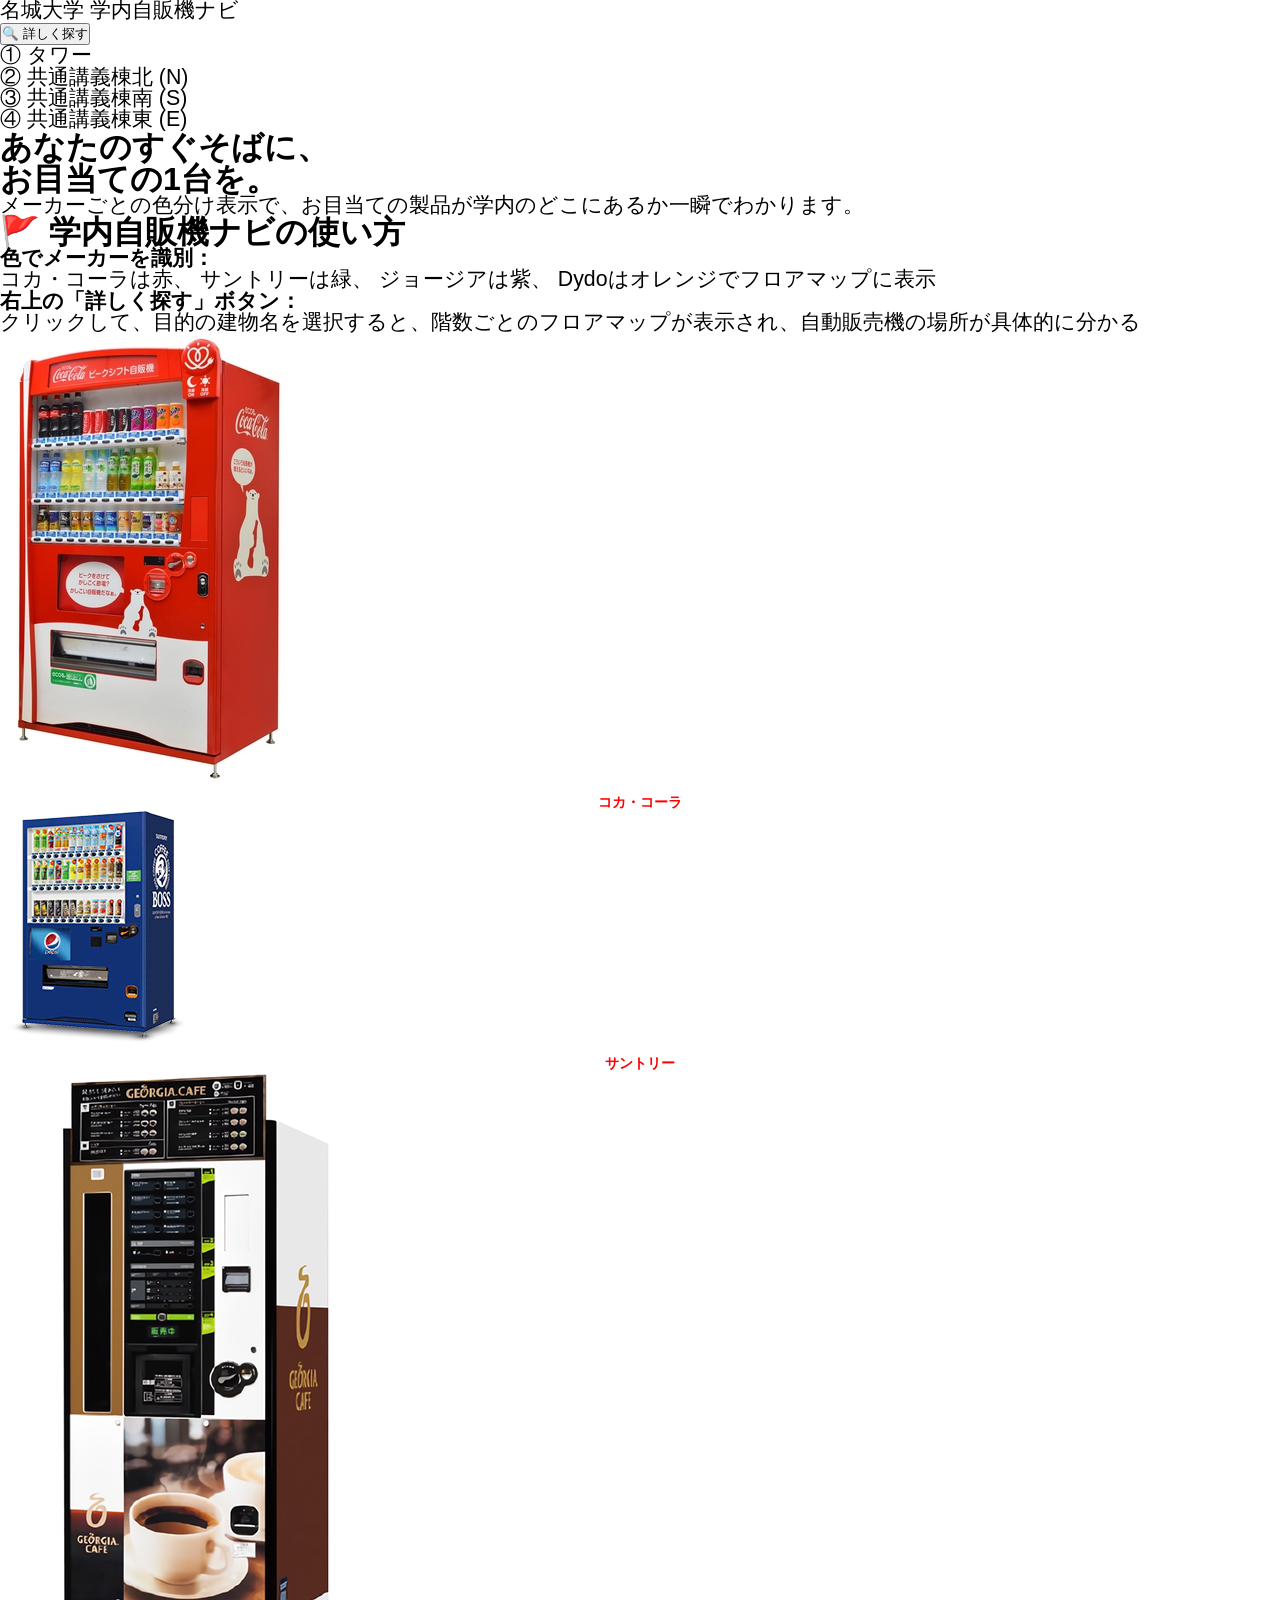
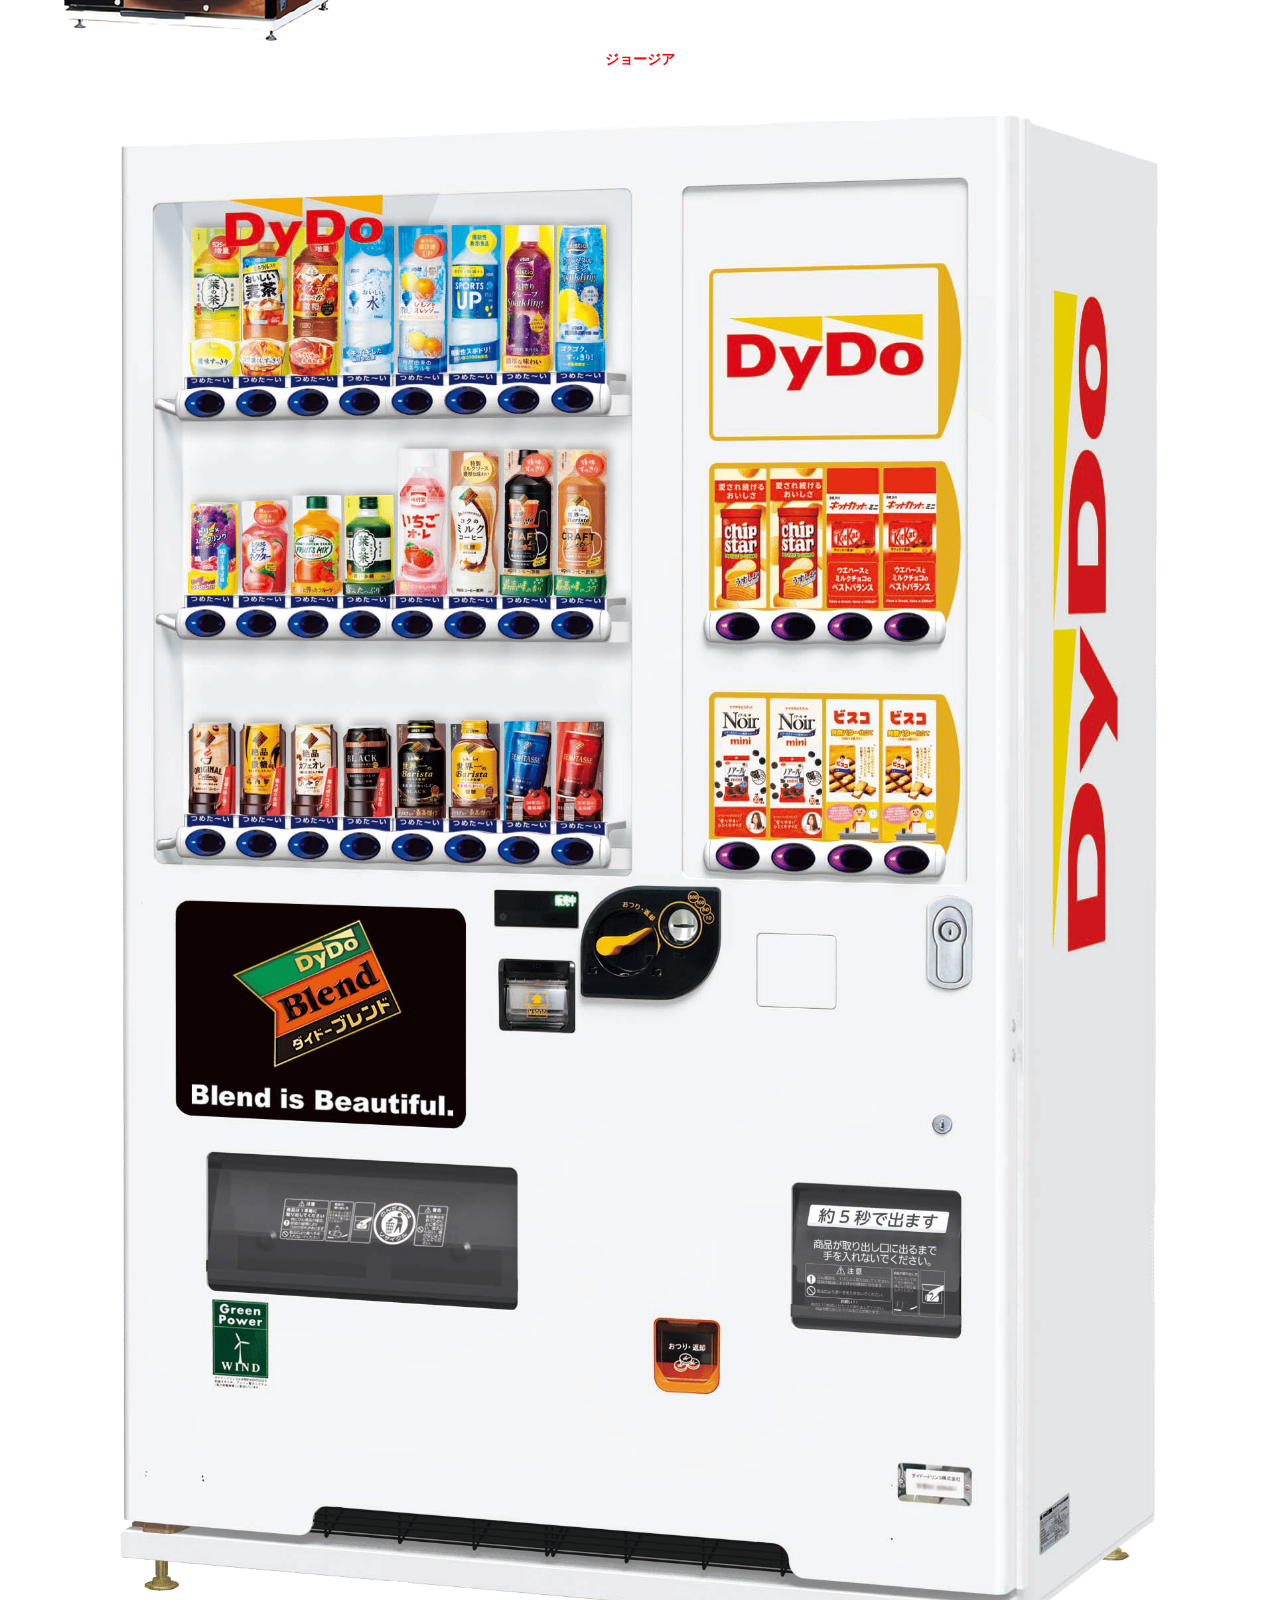
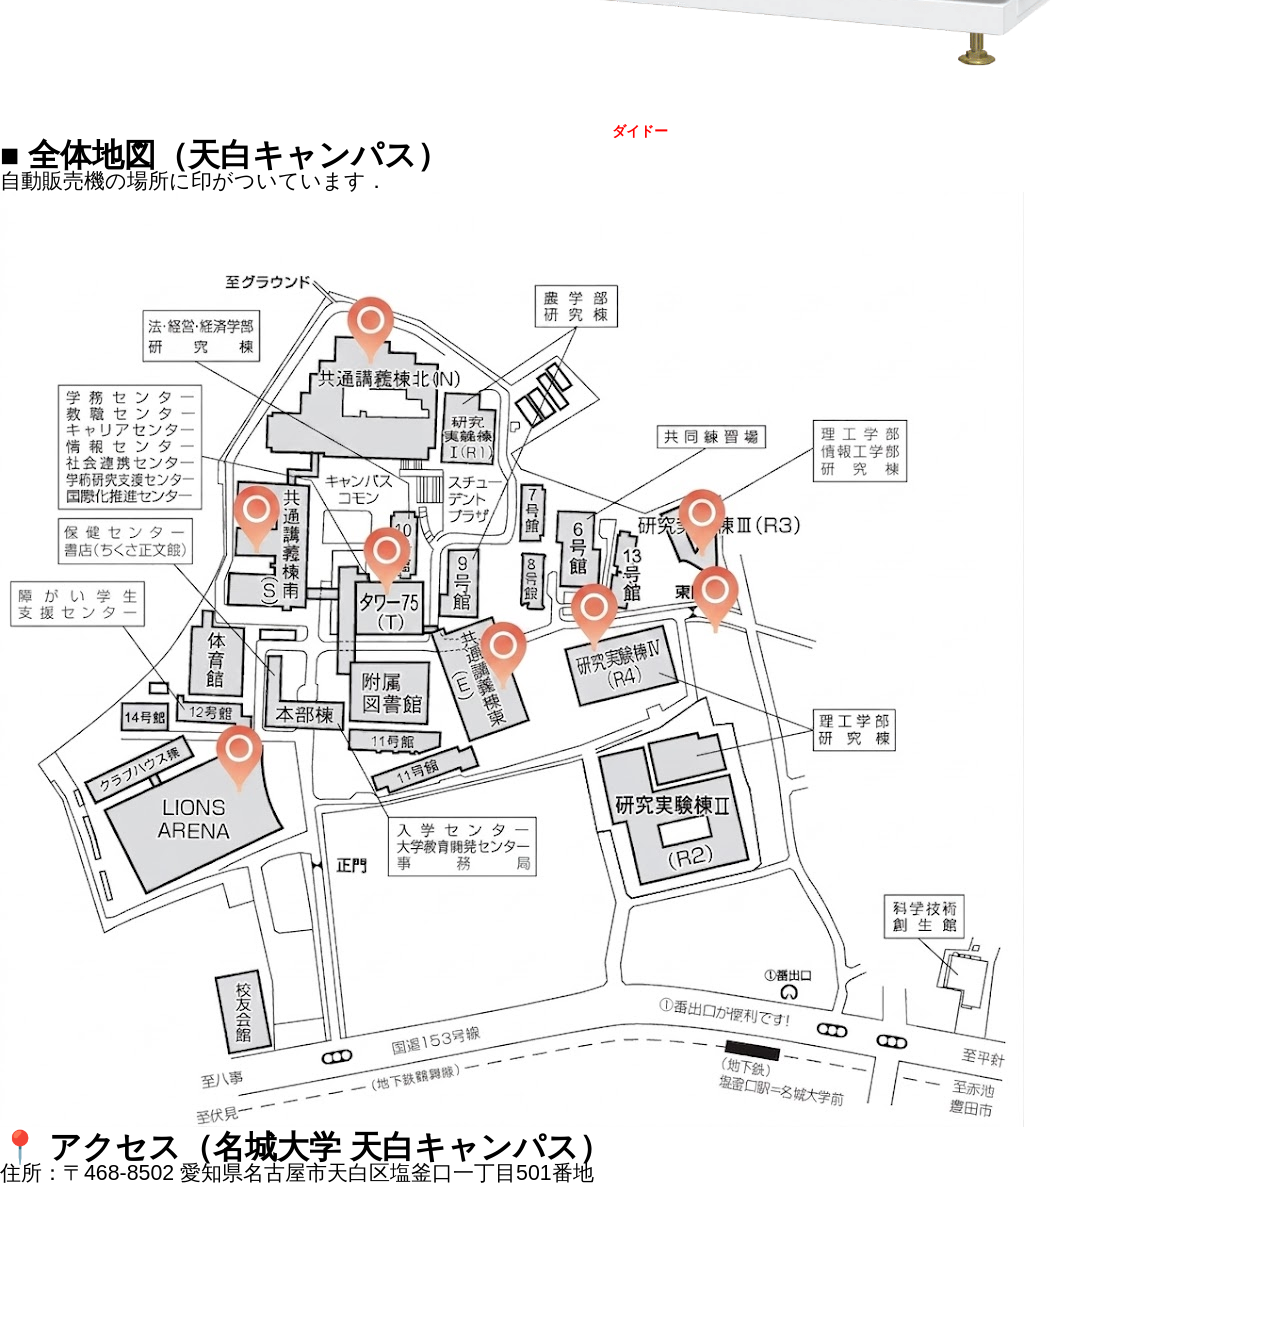
==== index.html @ 1f9acdac "共通棟北のhtmlの作成とトップhtmlの修正" ====
<!doctype html>
<html lang="ja">
  <head>
    <meta charset="UTF-8" />
    <title>名城大学自動販売機マップ</title>
    <!-- タイトル -->
    <meta name="viewport" content="width=device-width, initial-scale=1.0" />
    <!-- 画面の幅を端末ごとに変換する -->
    <link href="css/index.css" rel="stylesheet" />
    <!-- CSSファイルを読み込む -->
  </head>

  <body>
    <header>
      <div class="header">
        <div class="site-title">名城大学 学内自販機ナビ</div>


        <!-- 詳しく探す（ハンバーガーメニューボタン） -->
        <button id="menu-trigger" class="menu-btn" aria-label="メニューを開く">
          <span>🔍</span> 詳しく探す
        </button>
      </div>
    </header>

    <!-- ドロワーメニュー（「詳しく探す」をクリックした時に開く） -->
    <nav id="drawer-menu" class="drawer-menu">
      <div class="building-list">
        <ul>
          <li><a href="Tower.html">① タワー</a></li>
          <li><a href="BuildingN.html">② 共通講義棟北 (N)</a></li>
          <li><a href="BuildingS.html">③ 共通講義棟南 (S)</a></li>
          <li><a href="BuildingE.html">④ 共通講義棟東 (E)</a></li>
        </ul>
      </div>
    </nav>

    <!--メインタイトルエリア -->
    <main class="main">

     <section class="hero-banner">
        <h1 class="hero-title">あなたのすぐそばに、<br />お目当ての1台を。</h1>
        <p class="hero-lead">
          メーカーごとの色分け表示で、お目当ての製品が学内のどこにあるか一瞬でわかります。
        </p>
      </section>

      <h2 class="section-title">🚩 学内自販機ナビの使い方</h2>
        <ul class="guide-list">
          <li>
            <strong>色でメーカーを識別：</strong><br />
            コカ・コーラは<span class="txt-coca-cola">赤</span>、
            サントリーは<span class="txt-suntory">緑</span>、 ジョージアは<span
            class="txt-georgia">紫</span>、 Dydoは<span class="txt-dydo">オレンジ</span>でフロアマップに表示
        </li>
        <li>
          <strong>右上の「詳しく探す」ボタン：</strong><br />
          クリックして、目的の建物名を選択すると、階数ごとのフロアマップが表示され、自動販売機の場所が具体的に分かる
        </li>
      </ul>

<div class="vending-row">
    <div class="vending-image-wrapper">
        <img src="image/cola.jpg" alt="コカ・コーラ 自動販売機" class="vending-img">
        <p class="vending-name">コカ・コーラ</p>
    </div>

    <div class="vending-image-wrapper">
        <img src="image/suntory.jpg" alt="サントリー 自動販売機" class="vending-img">
        <p class="vending-name">サントリー</p>
    </div>

    <div class="vending-image-wrapper">
        <img src="image/georgia.jpg" alt="ジョージア 自動販売機" class="vending-img">
        <p class="vending-name">ジョージア</p>
    </div>

    <div class="vending-image-wrapper">
        <img src="image/dydo.png" alt="ダイドー 自動販売機" class="vending-img">
        <p class="vending-name">ダイドー</p>
    </div>
</div>

      <!--全体地図エリア -->
      <section class="guide-section">
        <h2 class="section-title">■ 全体地図（天白キャンパス）</h2>
        <p>自動販売機の場所に印がついています．</p>

        <div class="totalmap">
          <img src="image/MainMap.jpg" alt="名城大学の地図" />
        </div>
      </section>

      <!--アクセスエリア -->
      <section class="access-section">
        <h2 class="section-title">📍 アクセス（名城大学 天白キャンパス）</h2>
        <p class="address-text">
          住所：〒468-8502 愛知県名古屋市天白区塩釜口一丁目501番地
        </p>
        <iframe
          src="https://www.google.com/maps/embed?pb=!1m18!1m12!1m3!1d1115.2360323906423!2d136.9784476069544!3d35.135117376735!2m3!1f0!2f0!3f0!3m2!1i1024!2i768!4f13.1!3m3!1m2!1s0x60037ad5058b80ef%3A0xead84a215623ada8!2z44CSNDY4LTAwNzMg5oSb55-l55yM5ZCN5Y-k5bGL5biC5aSp55m95Yy65aGp6Yec5Y-j77yR5LiB55uu77yU77yR77yR!5e1!3m2!1sja!2sjp!4v1750660671871!5m2!1sja!2sjp"
          style="border: 0"
          allowfullscreen=""
          loading="lazy"
          referrerpolicy="no-referrer-when-downgrade"
        ></iframe>
      </section>
    </main>

      <!-- 外部JSファイルを読み込む -->
    <script src="toggle-menu.js"></script>

  </body>
</html>
---- css/index.css ----
@charset "utf-8";
/*基本の設定，崩れにくくする*/

*,
::before,
::after {
  padding: 0;
  margin: 0;
  box-sizing: border-box;
}
/*箇条書きの行頭の黒丸・数字を消す*/
ul,
ol {
  list-style: none;
}
/*文字色を親要素に合わせる*/
a {
  color: inherit;
  text-decoration: none;
}
/*ページ全体の基本フォントや文字サイズなど*/
body {
  font-family: sans-serif;
  font-size: 16pt;
  color: #000000;
  line-height: 1;
  background-color: #ffffff;
}
/*画像の最大幅を100%にする*/
img {
  max-width: 100%;
}
/*ページ内の浮動メニュー*/
nav.floating {
  position: absolute;
  top: 100px;
  left: 50px;
  background-color: #d0d0d0;
}

/* 自販機の名前のスタイル設定 */
.vending-name {
  text-align: center; /* 文字を中央寄せにする */
  font-size: 0.85rem; /* 文字の大きさを少し小さめにしてスマートに */
  font-weight: bold; /* 文字を太字にする */
  margin-top: 8px; /* 画像と文字の間に少し隙間をあける */
  color: #ff0000; /* 設計図に合わせて、コカ・コーラ用の赤色に（黒が良い場合は #333 にしてください） */
}
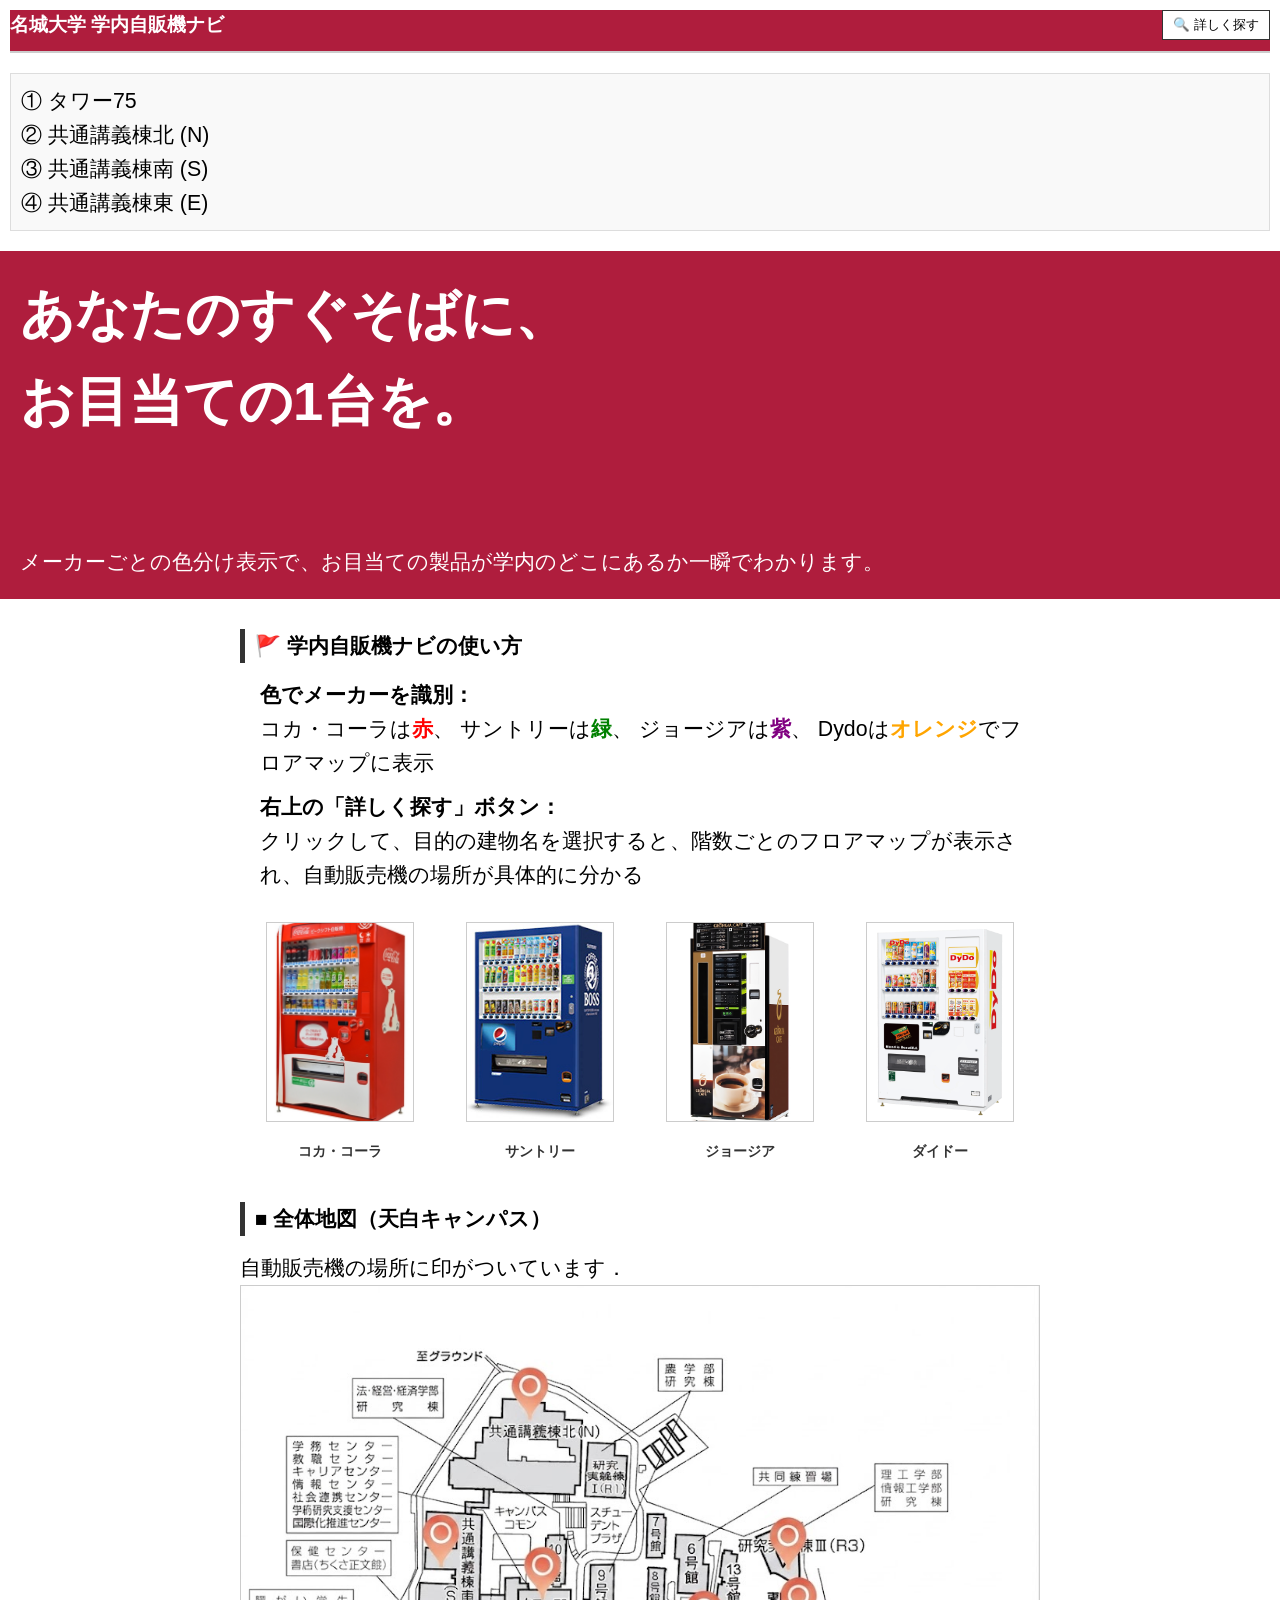
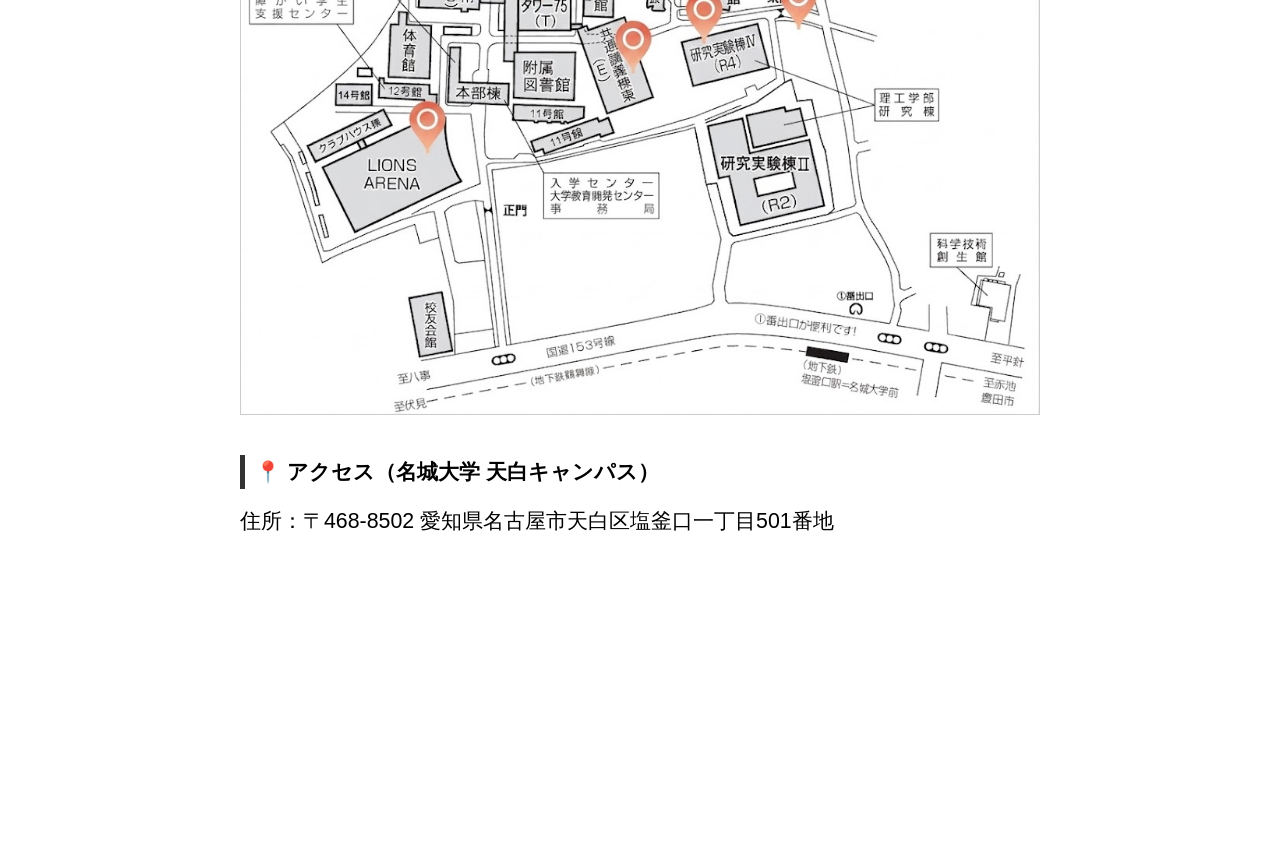
==== commit 1e34f726: "建物のhtmlがすべて完成した ・タワーをタワー75に変更" ====
--- a/index.html
+++ b/index.html
@@ -27,7 +27,7 @@
     <nav id="drawer-menu" class="drawer-menu">
       <div class="building-list">
         <ul>
-          <li><a href="Tower.html">① タワー</a></li>
+          <li><a href="Tower.html">① タワー75</a></li>
           <li><a href="BuildingN.html">② 共通講義棟北 (N)</a></li>
           <li><a href="BuildingS.html">③ 共通講義棟南 (S)</a></li>
           <li><a href="BuildingE.html">④ 共通講義棟東 (E)</a></li>
--- a/css/index.css
+++ b/css/index.css
@@ -23,8 +23,9 @@
   font-family: sans-serif;
   font-size: 16pt;
   color: #000000;
-  line-height: 1;
+  line-height: 1.6;
   background-color: #ffffff;
+  padding: 10px;
 }
 /*画像の最大幅を100%にする*/
 img {
@@ -37,6 +38,84 @@
   left: 50px;
   background-color: #d0d0d0;
 }
+/*ヘッダー*/
+header{
+  border-bottom: 2px solid #ccc;
+  color: #ffffff;
+  background-color: #af1d3d;
+  padding-bottom: 10px;
+  margin-bottom: 20px;
+}
+.header{
+  display: flex;
+  justify-content: space-between;
+  align-items: center;
+}
+
+.site-title{
+  font-weight: bold;
+  font-size: 1.2rem;
+}
+.menu-btn{
+  padding: 5px 10px;
+  border: 1px solid #333;
+  background: #fff;
+  cursor: pointer;
+}
+/*ドロワーメニュー*/
+.drawer-menu {
+    border: 1px solid #ddd;
+    padding: 10px;
+    margin-bottom: 20px;
+    background: #f9f9f9;
+}
+.building-list ul {
+    list-style: none;
+}
+
+/* メインコンテンツ */
+.main {
+    max-width: 800px;
+    margin: 0 auto;
+}
+
+/* ヒーローエリア */
+.hero-banner {
+    background-color: #af1d3d;
+    color: #ffffff;
+    width: 100vw;
+    margin-left: calc(50% - 50vw);
+    padding: 20px;
+    margin-bottom: 30px;
+    text-align: left;
+}
+.hero-title {
+    font-size: 3.4rem;
+    margin-bottom: 100px;
+}
+
+/* セクションタイトル */
+.section-title {
+    font-size: 1.3rem;
+    margin: 30px 0 15px;
+    border-left: 5px solid #333;
+    padding-left: 10px;
+}
+
+/* ガイドリスト */
+.guide-list {
+    margin-left: 20px;
+    margin-bottom: 30px;
+}
+.guide-list li {
+    margin-bottom: 10px;
+}
+
+/* 色分けテキスト */
+.txt-coca-cola { color: red; font-weight: bold; }
+.txt-suntory { color: green; font-weight: bold; }
+.txt-georgia { color: purple; font-weight: bold; }
+.txt-dydo { color: orange; font-weight: bold; }
 
 /* 自販機の名前のスタイル設定 */
 .vending-name {
@@ -44,5 +123,40 @@
   font-size: 0.85rem; /* 文字の大きさを少し小さめにしてスマートに */
   font-weight: bold; /* 文字を太字にする */
   margin-top: 8px; /* 画像と文字の間に少し隙間をあける */
-  color: #ff0000; /* 設計図に合わせて、コカ・コーラ用の赤色に（黒が良い場合は #333 にしてください） */
+  color: #333; /* 設計図に合わせて、コカ・コーラ用の赤色に（黒が良い場合は #333 にしてください） */
 }
+/* 自販機画像並び */
+.vending-row {
+    display: flex;
+    flex-wrap: wrap;
+    gap: 15px;
+    justify-content: center;
+    margin-bottom: 40px;
+}
+
+.vending-image-wrapper {
+    text-align: center;
+    width: 10%;
+    min-width: 185px;
+}
+
+.vending-img {
+    width: 80%;
+    height: 200px;
+    object-fit: cover;
+    border: 1px solid #ccc;
+}
+
+/* マップエリア */
+.totalmap img {
+    width: 100%;
+    height: auto;
+    border: 1px solid #ccc;
+}
+
+/* アクセスエリア */
+.access-section iframe {
+    width: 100%;
+    height: 300px;
+    margin-top: 10px;
+}
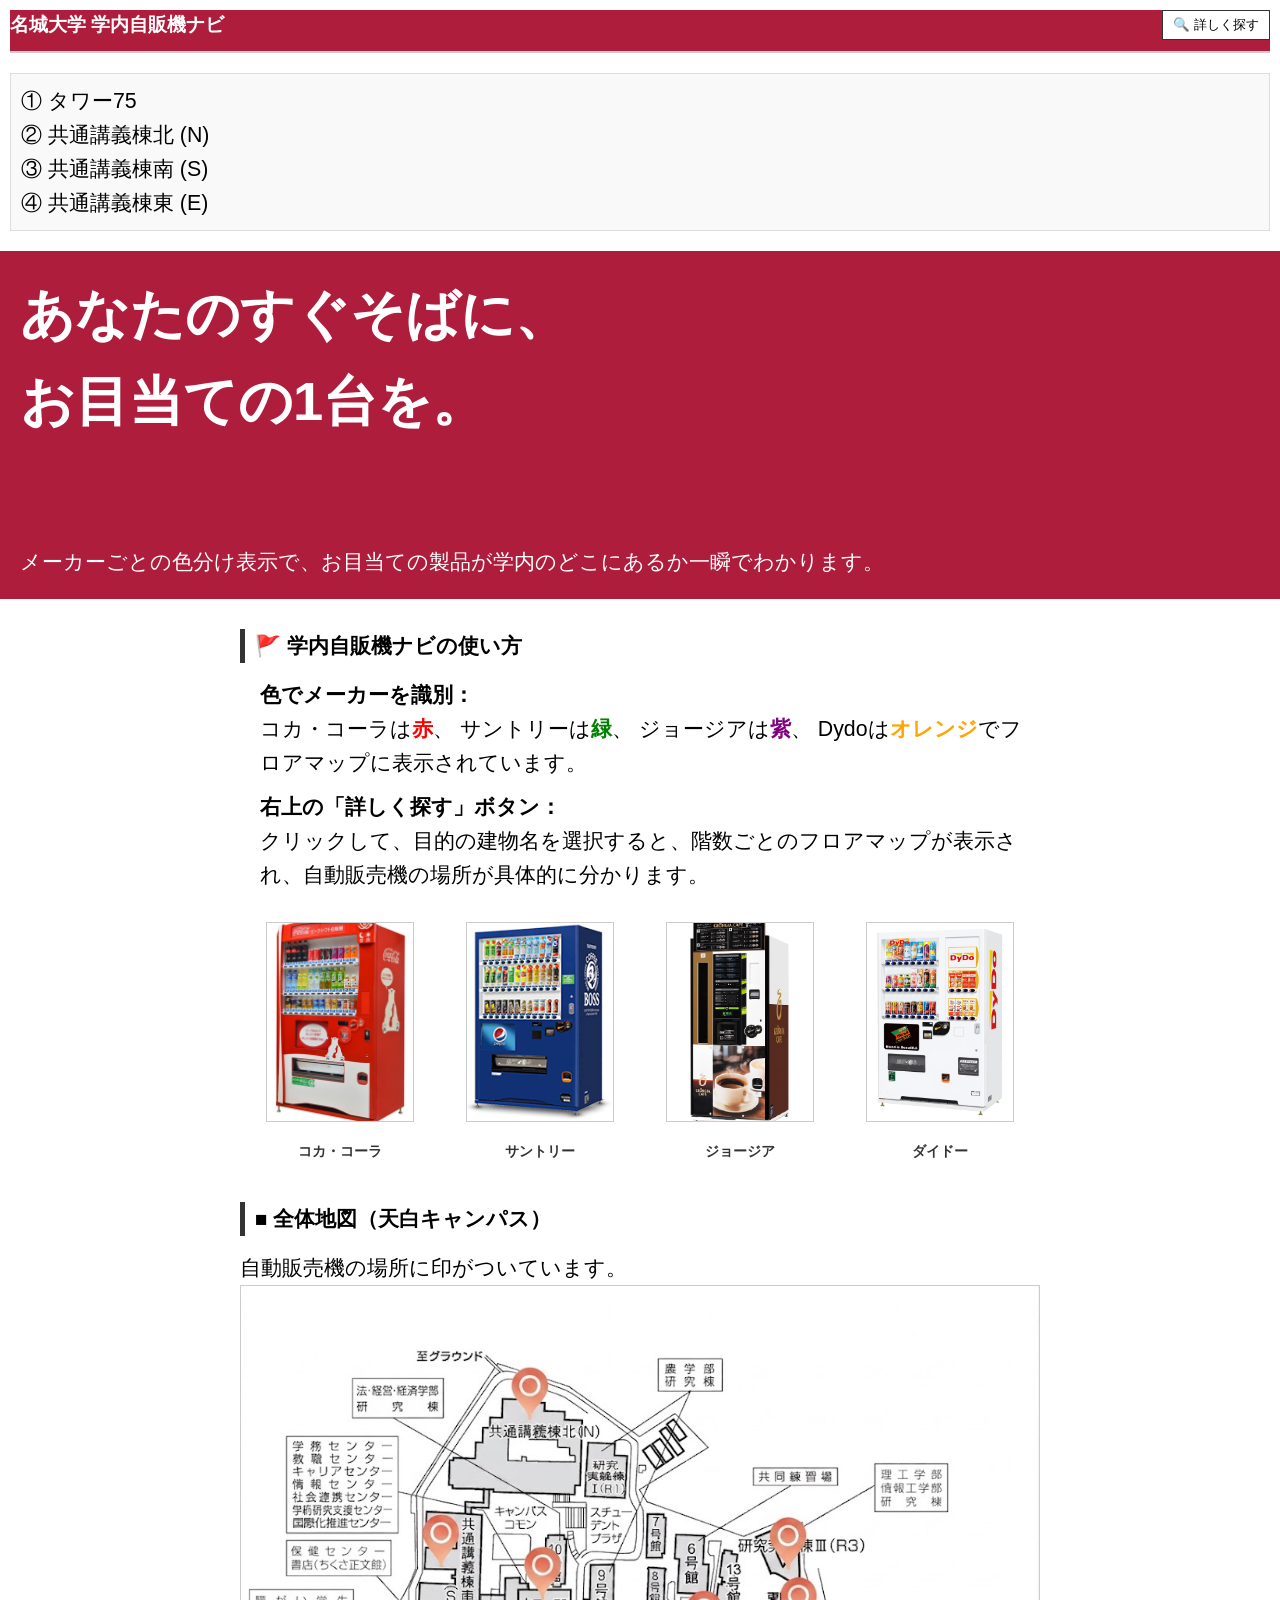
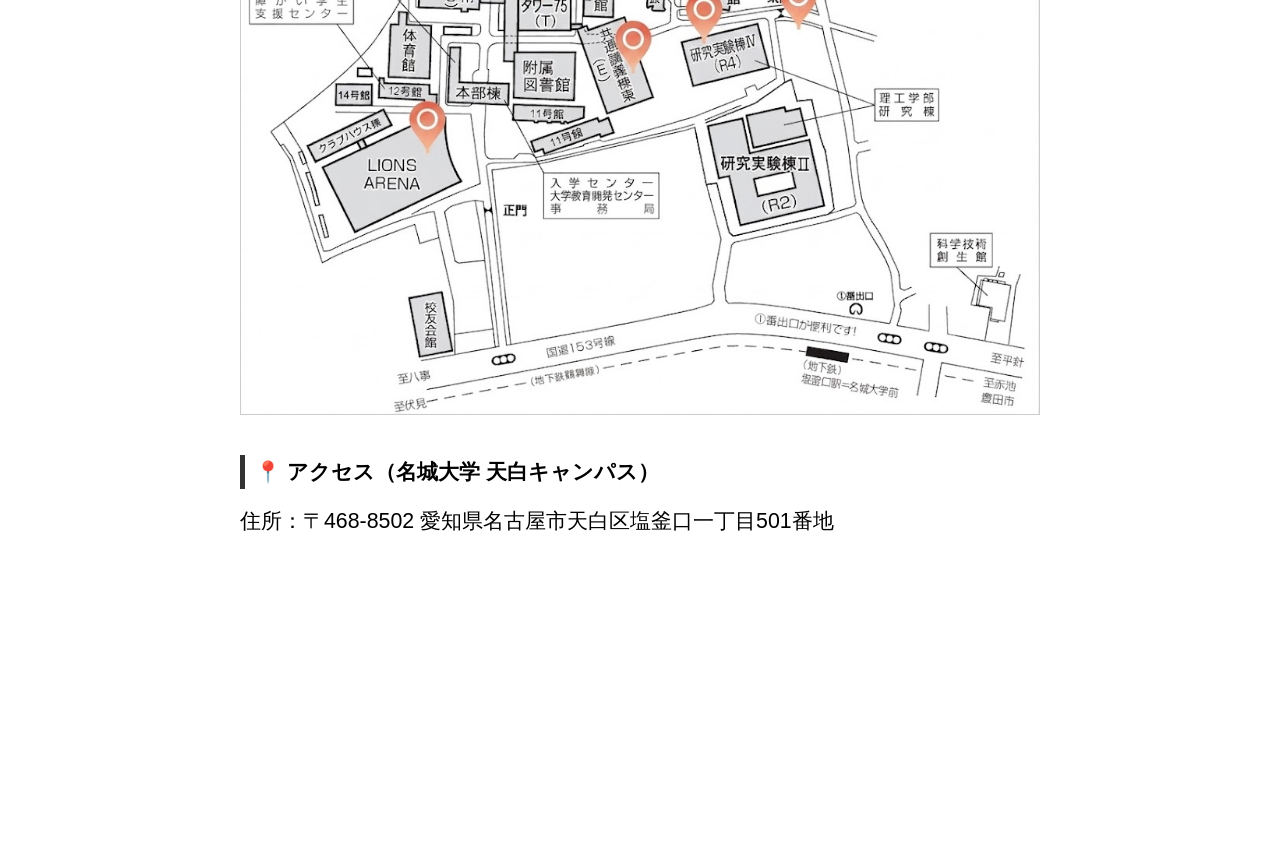
==== commit 0ed69b90: "index.html内の文章修正 文末の修正と句読点の書式の統一をおこなった。" ====
--- a/index.html
+++ b/index.html
@@ -51,11 +51,11 @@
             <strong>色でメーカーを識別：</strong><br />
             コカ・コーラは<span class="txt-coca-cola">赤</span>、
             サントリーは<span class="txt-suntory">緑</span>、 ジョージアは<span
-            class="txt-georgia">紫</span>、 Dydoは<span class="txt-dydo">オレンジ</span>でフロアマップに表示
+            class="txt-georgia">紫</span>、 Dydoは<span class="txt-dydo">オレンジ</span>でフロアマップに表示されています。
         </li>
         <li>
           <strong>右上の「詳しく探す」ボタン：</strong><br />
-          クリックして、目的の建物名を選択すると、階数ごとのフロアマップが表示され、自動販売機の場所が具体的に分かる
+          クリックして、目的の建物名を選択すると、階数ごとのフロアマップが表示され、自動販売機の場所が具体的に分かります。
         </li>
       </ul>
 
@@ -84,7 +84,7 @@
       <!--全体地図エリア -->
       <section class="guide-section">
         <h2 class="section-title">■ 全体地図（天白キャンパス）</h2>
-        <p>自動販売機の場所に印がついています．</p>
+        <p>自動販売機の場所に印がついています。</p>
 
         <div class="totalmap">
           <img src="image/MainMap.jpg" alt="名城大学の地図" />
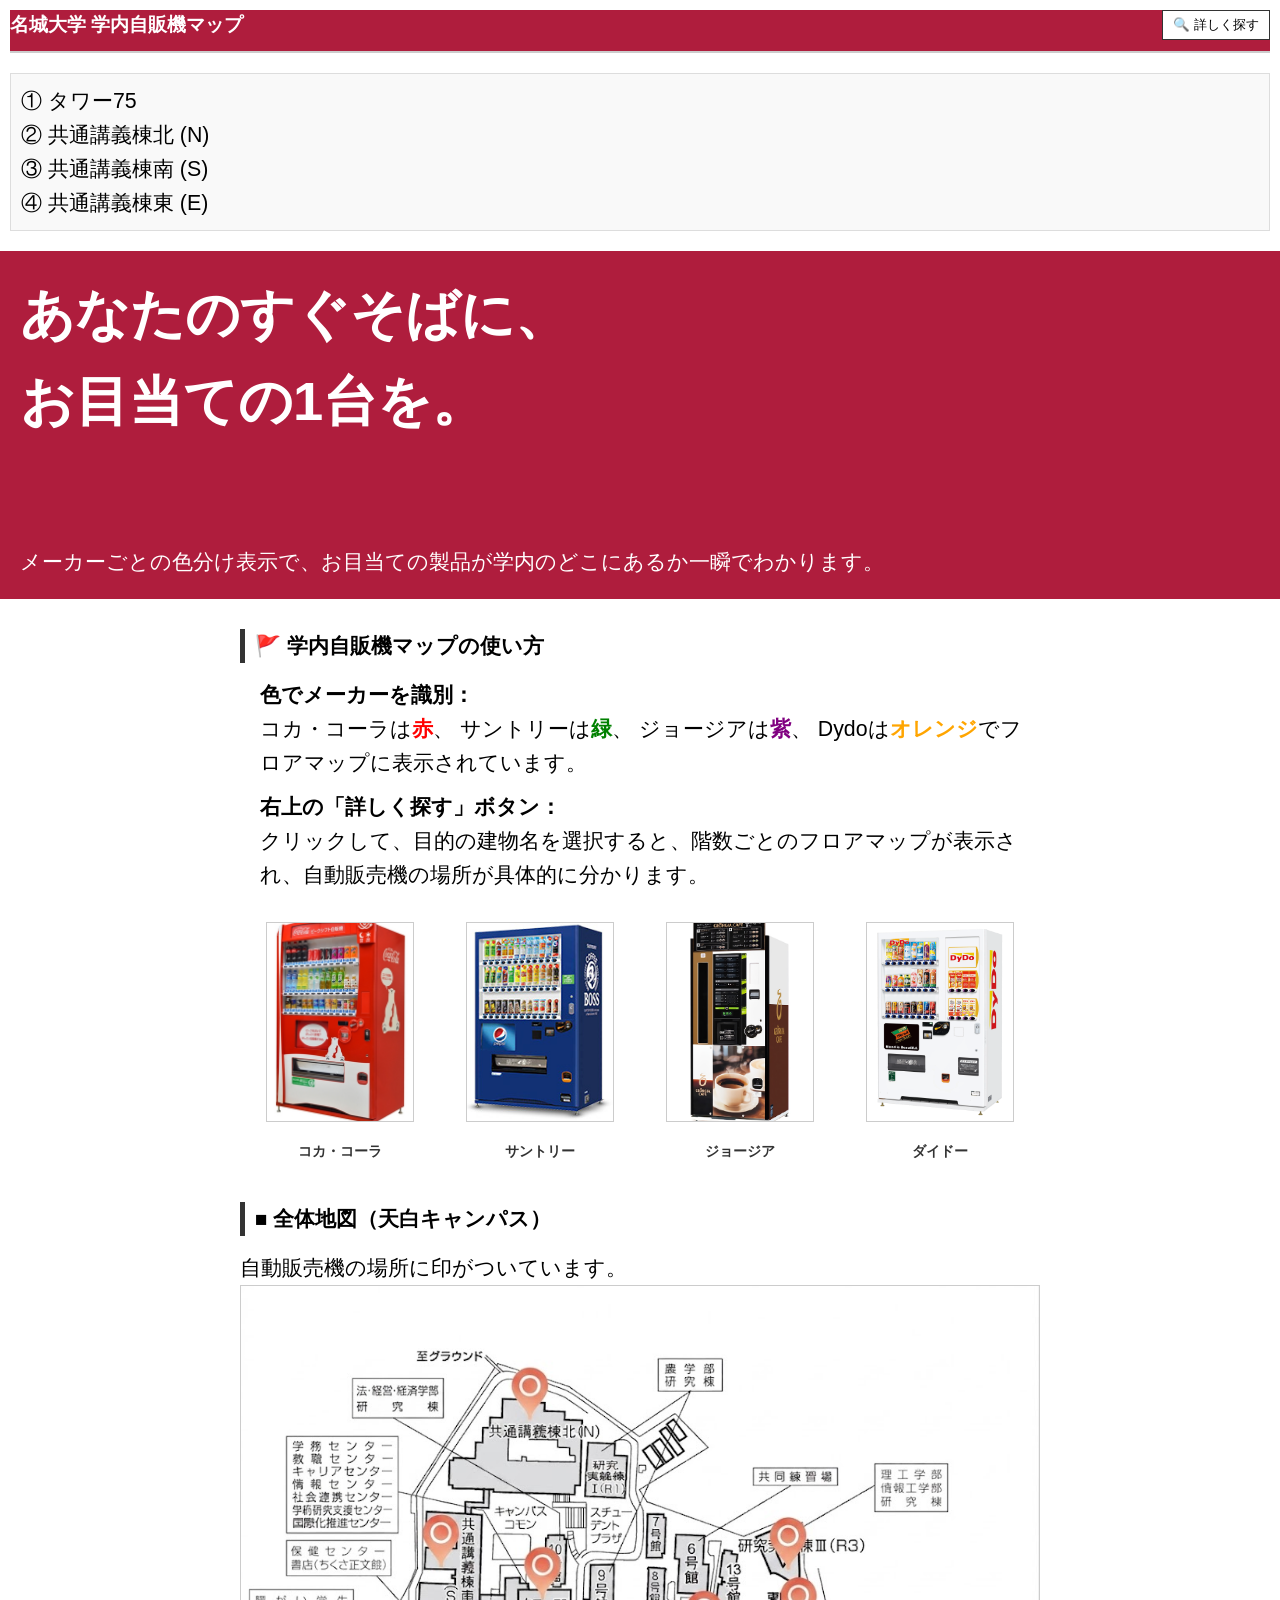
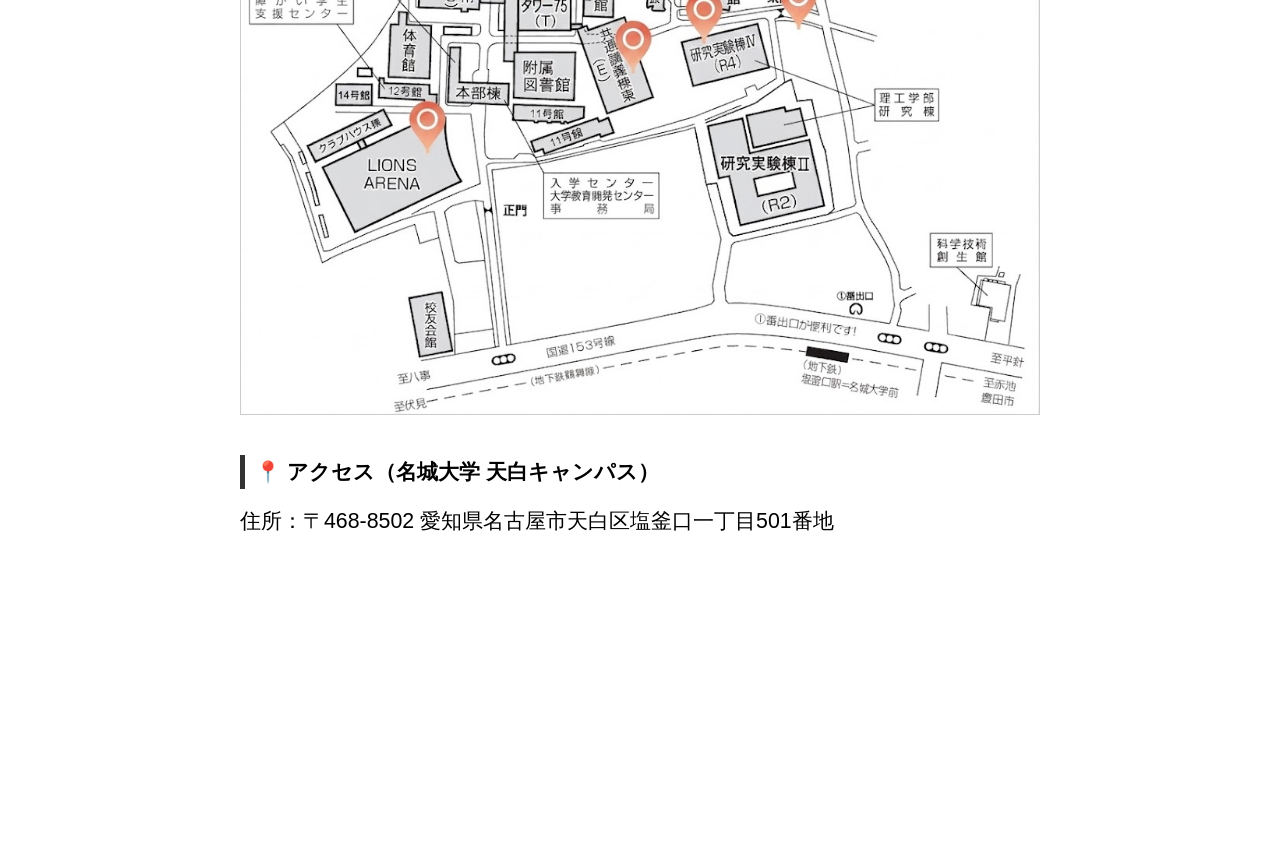
==== commit e4a24f62: "index.html内の文章修正 「ナビ」を「マップ」に統一" ====
--- a/index.html
+++ b/index.html
@@ -13,7 +13,7 @@
   <body>
     <header>
       <div class="header">
-        <div class="site-title">名城大学 学内自販機ナビ</div>
+        <div class="site-title">名城大学 学内自販機マップ</div>
 
 
         <!-- 詳しく探す（ハンバーガーメニューボタン） -->
@@ -45,7 +45,7 @@
         </p>
       </section>
 
-      <h2 class="section-title">🚩 学内自販機ナビの使い方</h2>
+      <h2 class="section-title">🚩 学内自販機マップの使い方</h2>
         <ul class="guide-list">
           <li>
             <strong>色でメーカーを識別：</strong><br />
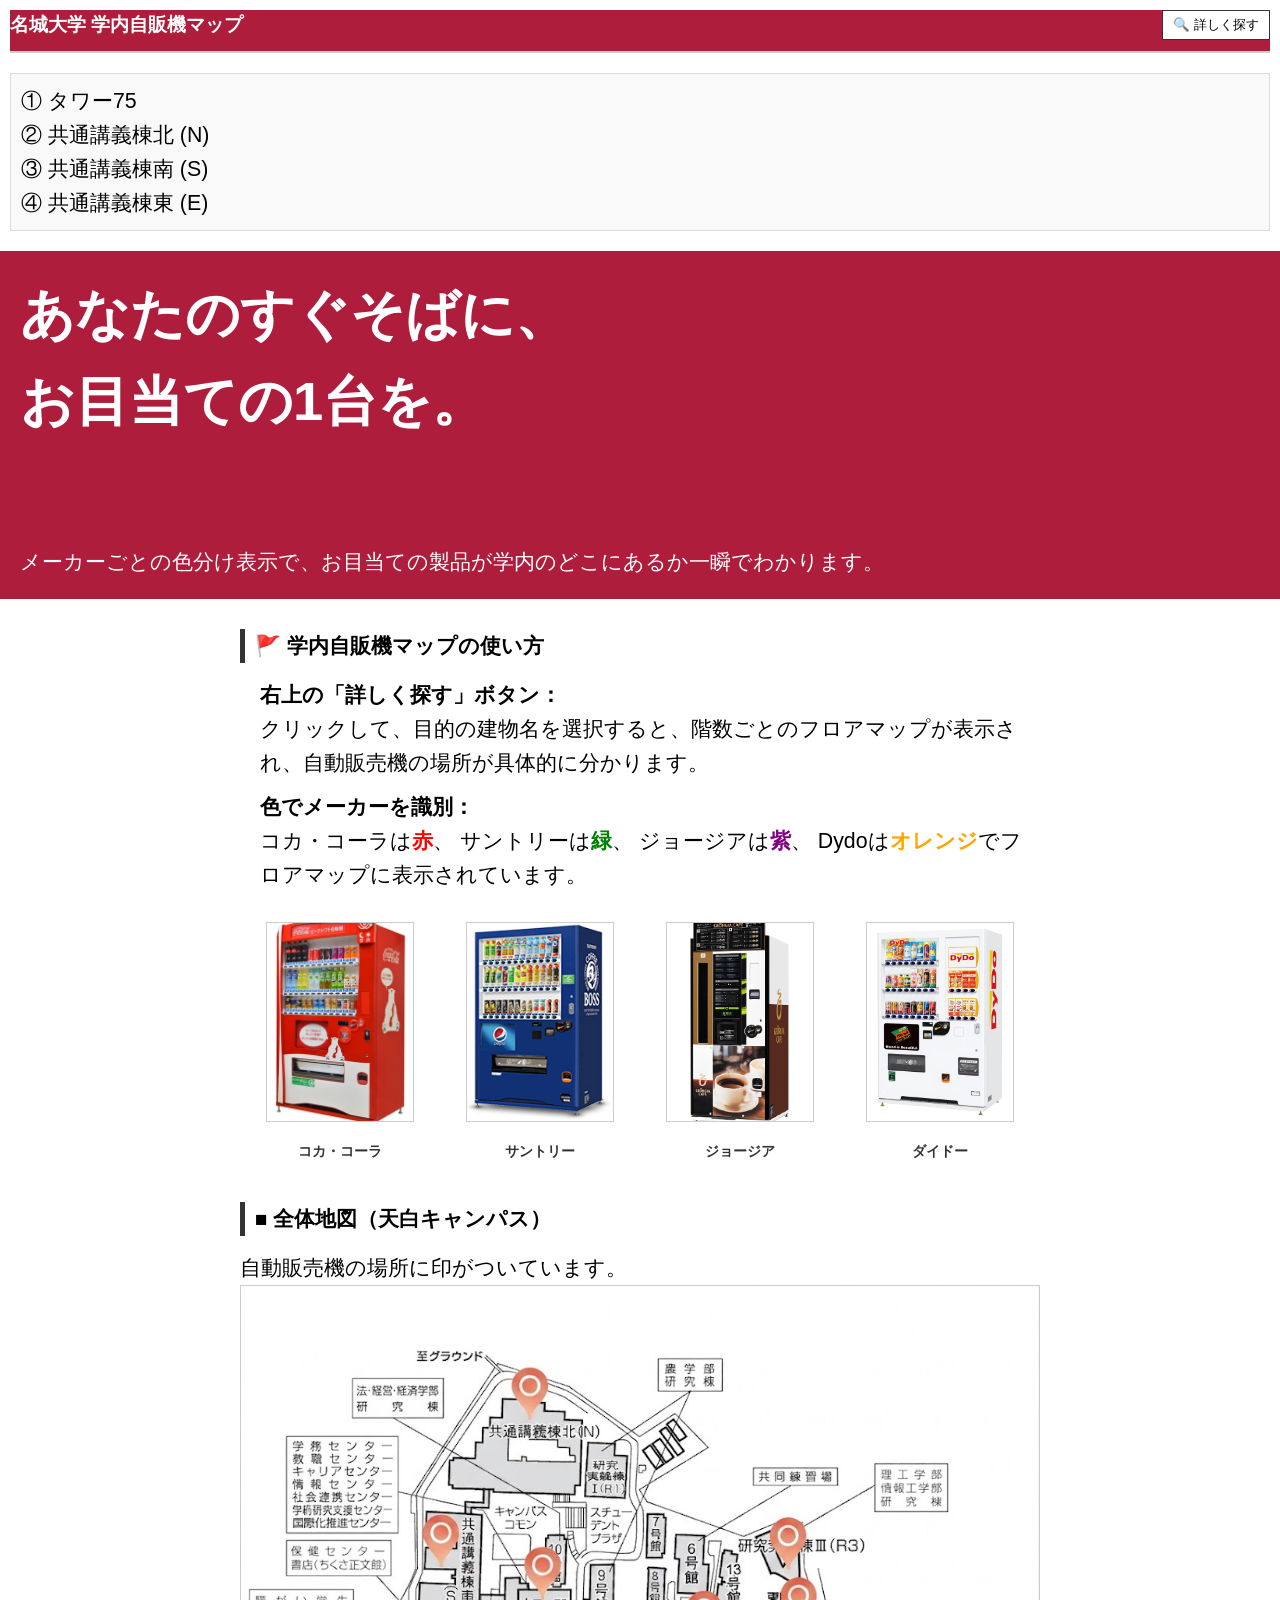
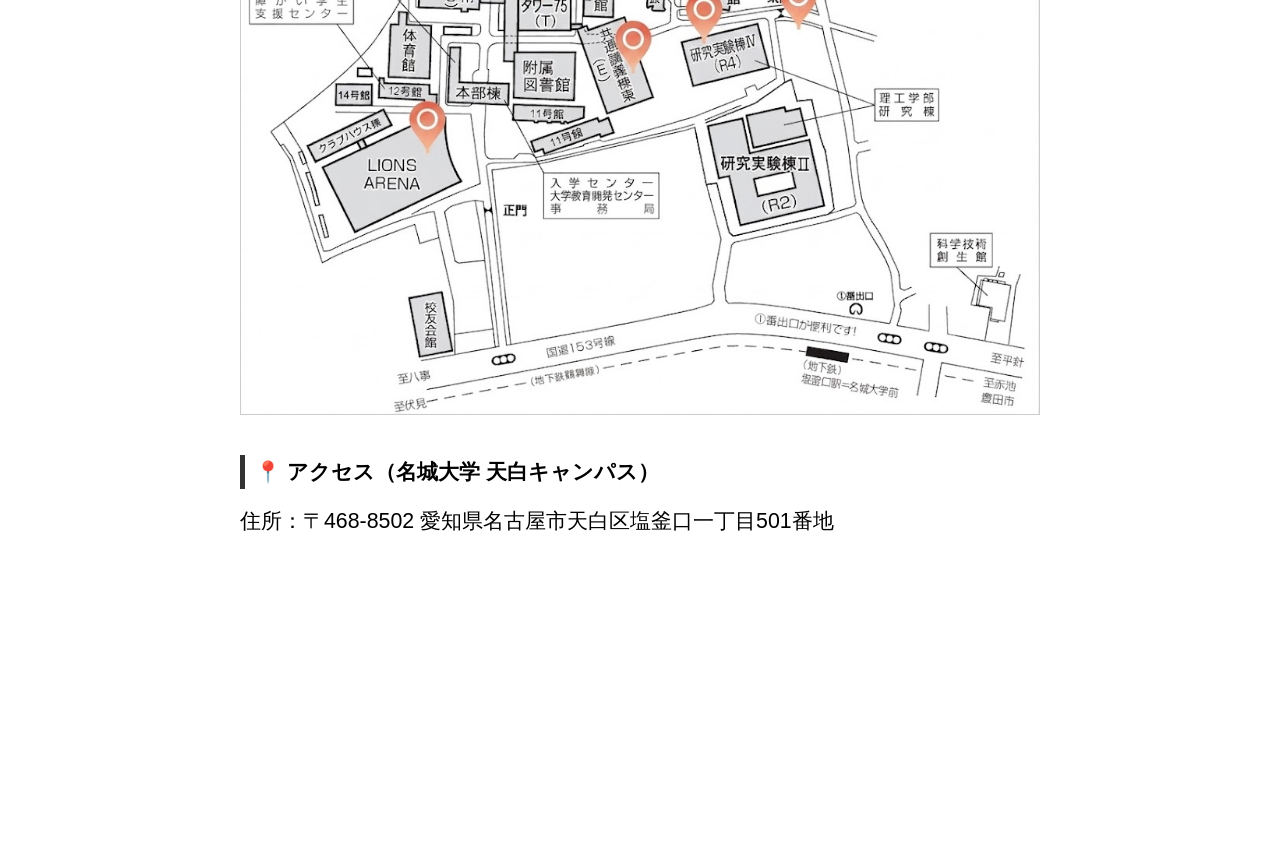
==== commit d885aef4: "index.html修正 文章を入れ替えた" ====
--- a/index.html
+++ b/index.html
@@ -48,14 +48,14 @@
       <h2 class="section-title">🚩 学内自販機マップの使い方</h2>
         <ul class="guide-list">
           <li>
+            <strong>右上の「詳しく探す」ボタン：</strong><br />
+            クリックして、目的の建物名を選択すると、階数ごとのフロアマップが表示され、自動販売機の場所が具体的に分かります。
+          </li>
+          <li>
             <strong>色でメーカーを識別：</strong><br />
             コカ・コーラは<span class="txt-coca-cola">赤</span>、
             サントリーは<span class="txt-suntory">緑</span>、 ジョージアは<span
             class="txt-georgia">紫</span>、 Dydoは<span class="txt-dydo">オレンジ</span>でフロアマップに表示されています。
-        </li>
-        <li>
-          <strong>右上の「詳しく探す」ボタン：</strong><br />
-          クリックして、目的の建物名を選択すると、階数ごとのフロアマップが表示され、自動販売機の場所が具体的に分かります。
         </li>
       </ul>
 
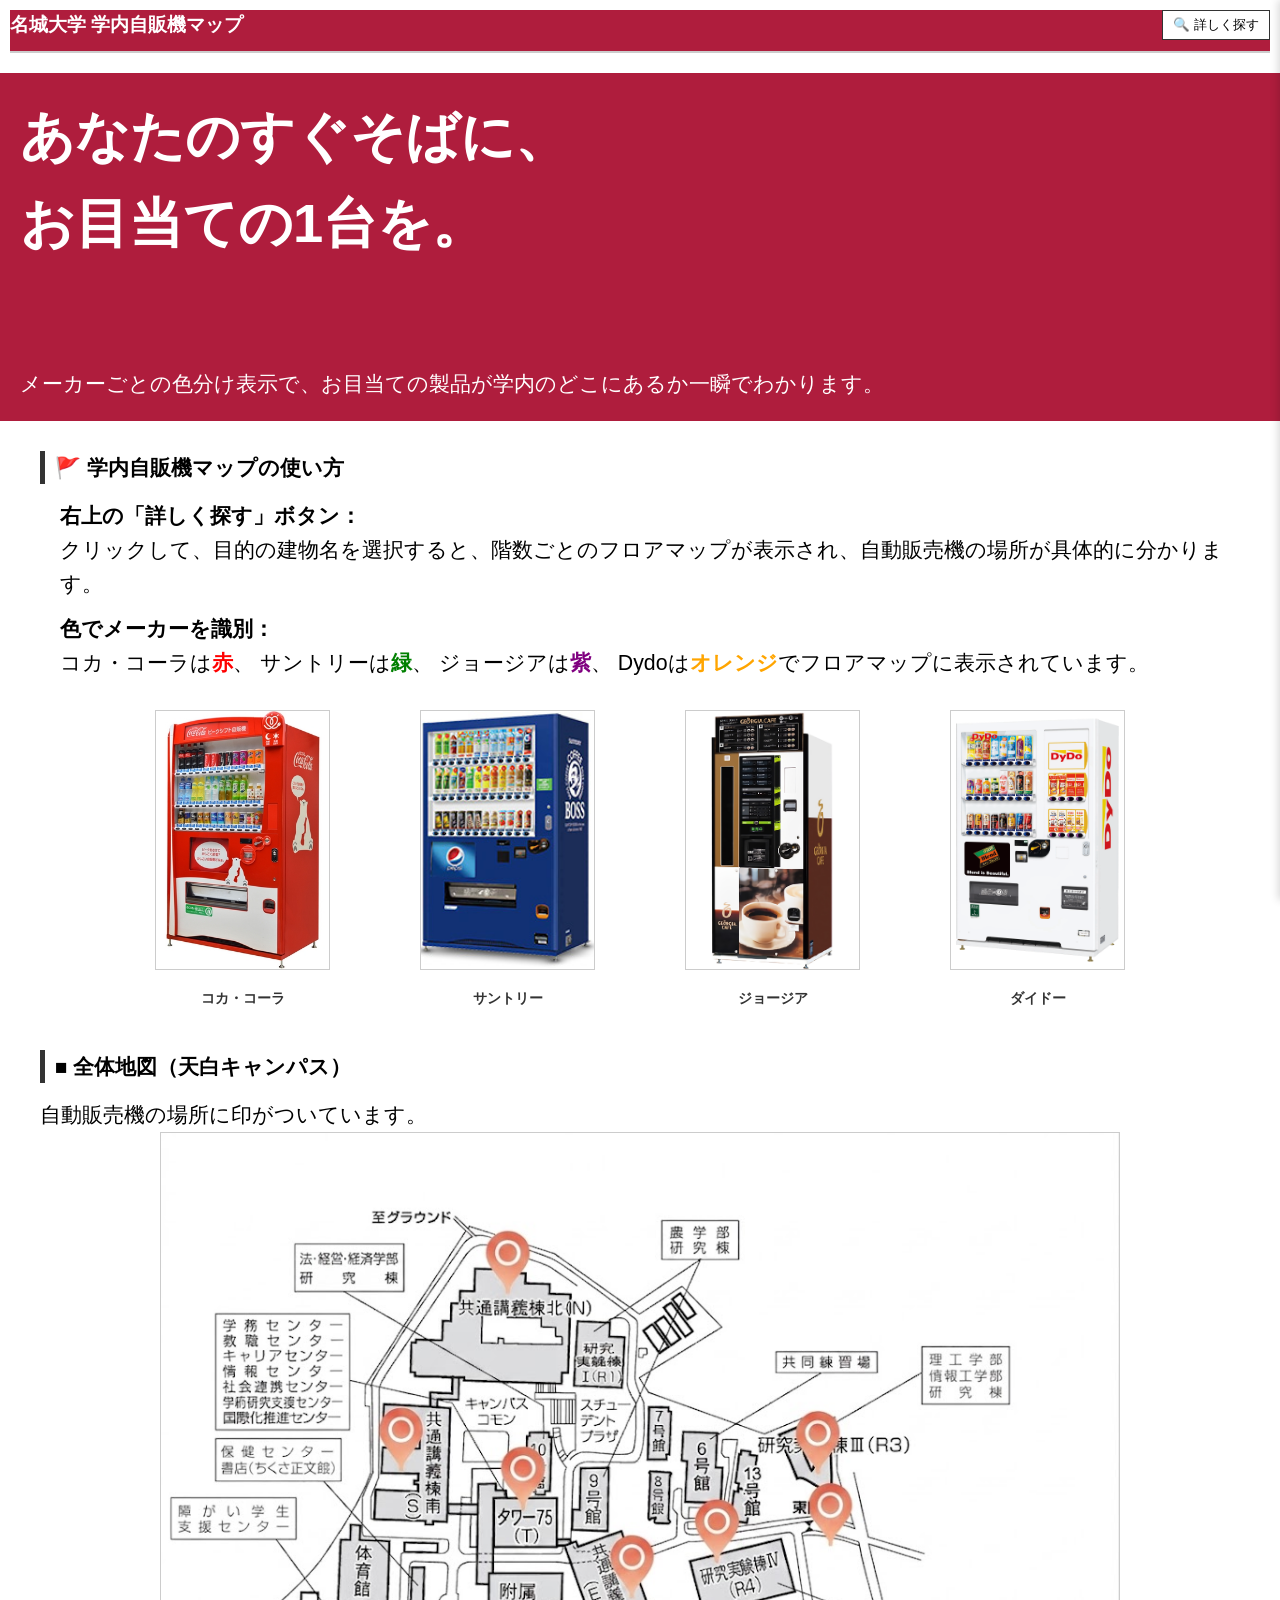
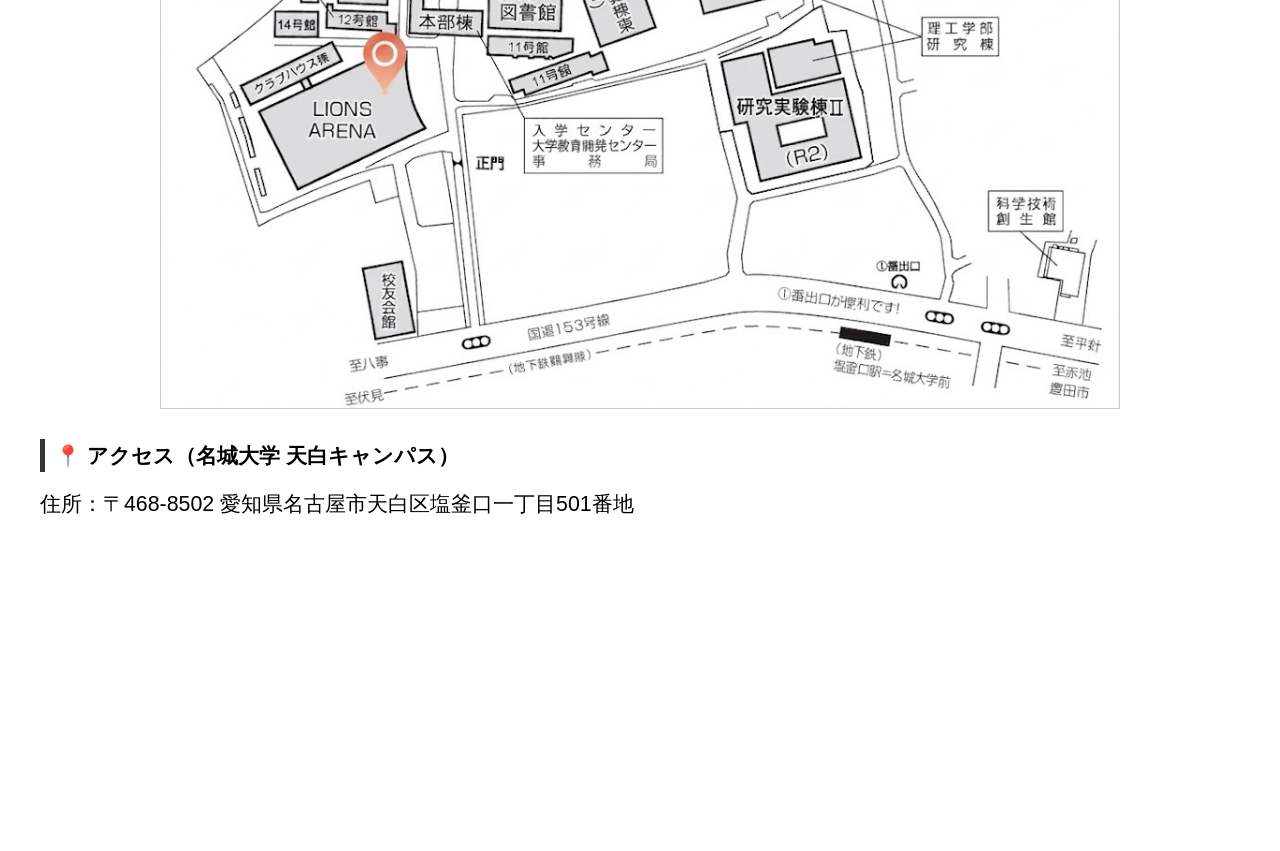
==== commit 97cdb4a4: "index.htmlクラス名追加" ====
--- a/index.html
+++ b/index.html
@@ -26,7 +26,7 @@
     <!-- ドロワーメニュー（「詳しく探す」をクリックした時に開く） -->
     <nav id="drawer-menu" class="drawer-menu">
       <div class="building-list">
-        <ul>
+        <ul  class="building-link-list">
           <li><a href="Tower.html">① タワー75</a></li>
           <li><a href="BuildingN.html">② 共通講義棟北 (N)</a></li>
           <li><a href="BuildingS.html">③ 共通講義棟南 (S)</a></li>
--- a/css/index.css
+++ b/css/index.css
@@ -30,13 +30,7 @@
 /*画像の最大幅を100%にする*/
 img {
   max-width: 100%;
-}
-/*ページ内の浮動メニュー*/
-nav.floating {
-  position: absolute;
-  top: 100px;
-  left: 50px;
-  background-color: #d0d0d0;
+  justify-content: center;
 }
 /*ヘッダー*/
 header{
@@ -45,38 +39,34 @@
   background-color: #af1d3d;
   padding-bottom: 10px;
   margin-bottom: 20px;
+
+  position: sticky;      /* スクロールしても上部に固定 */
+  top: 0;               /* 画面の一番上にくっつける */
+  z-index: 100;         /* ドロワーメニュー(z-index: 200)の裏に隠れるように調整 */
 }
 .header{
   display: flex;
   justify-content: space-between;
   align-items: center;
 }
-
+/*名城大学 学内自販機マップ*/
 .site-title{
   font-weight: bold;
   font-size: 1.2rem;
 }
+/*詳しく探すボタン（ハンバーガーメニュー）*/
 .menu-btn{
   padding: 5px 10px;
   border: 1px solid #333;
   background: #fff;
   cursor: pointer;
 }
-/*ドロワーメニュー*/
-.drawer-menu {
-    border: 1px solid #ddd;
-    padding: 10px;
-    margin-bottom: 20px;
-    background: #f9f9f9;
-}
-.building-list ul {
-    list-style: none;
-}
 
 /* メインコンテンツ */
 .main {
-    max-width: 800px;
-    margin: 0 auto;
+    width: 100vw;
+    margin-left: calc(50% - 50vw);
+    padding: 0 40px;
 }
 
 /* ヒーローエリア */
@@ -89,14 +79,17 @@
     margin-bottom: 30px;
     text-align: left;
 }
+/*あなたのすぐそばに，お目当ての1台を*/
 .hero-title {
     font-size: 3.4rem;
     margin-bottom: 100px;
 }
 
-/* セクションタイトル */
+/*学内自販機マップの使い方*/
 .section-title {
     font-size: 1.3rem;
+    width: 100vw;
+    margin-left: calc(50% - 50vw);
     margin: 30px 0 15px;
     border-left: 5px solid #333;
     padding-left: 10px;
@@ -107,11 +100,12 @@
     margin-left: 20px;
     margin-bottom: 30px;
 }
+/*詳しく探すボタンについて*/
 .guide-list li {
     margin-bottom: 10px;
 }
 
-/* 色分けテキスト */
+/* 自販機用，テキストの色分け */
 .txt-coca-cola { color: red; font-weight: bold; }
 .txt-suntory { color: green; font-weight: bold; }
 .txt-georgia { color: purple; font-weight: bold; }
@@ -133,23 +127,24 @@
     justify-content: center;
     margin-bottom: 40px;
 }
-
 .vending-image-wrapper {
     text-align: center;
-    width: 10%;
-    min-width: 185px;
-}
-
+    width: 20%;
+    min-width: 250px;
+}
+/*自販機画像サイズ*/
 .vending-img {
-    width: 80%;
-    height: 200px;
+    width: 70%;
+    height: 260px;
     object-fit: cover;
     border: 1px solid #ccc;
 }
 
-/* マップエリア */
+/* 全体地図エリア */
 .totalmap img {
-    width: 100%;
+    display: block;
+    margin: 0 auto;
+    width: 80%;
     height: auto;
     border: 1px solid #ccc;
 }
@@ -160,3 +155,70 @@
     height: 300px;
     margin-top: 10px;
 }
+
+.drawer-menu {
+  position: fixed;
+  top: 0;
+  right: -300px; /* 最初は画面外に隠す(右) */
+  width: 300px;
+  height: 100%;
+  background-color: #fff;
+  box-shadow: -2px 0 8px rgba(0, 0, 0, 0.15);
+  z-index: 200; /* ヘッダー(100)より上に表示 */
+  transition: right 0.3s ease; /* スライドのアニメーション速度 */
+  padding: 20px;
+}
+.drawer-menu.is-open {
+  right: 0; /* ボタンがクリックされたら画面内に表示 */
+}
+.close-btn {
+  background: none;
+  border: none;
+  font-size: 1.5rem;
+  cursor: pointer;
+  position: absolute;
+  top: 15px;
+  right: 20px;
+}
+.menu-title {
+  font-size: 1.1rem;
+  font-weight: bold;
+  border-bottom: 2px solid #333;
+  padding-bottom: 10px;
+  margin-top: 30px;
+  margin-bottom: 15px;
+}
+.building-link-list {
+  list-style: none;
+}
+.building-link-list li {
+  border-bottom: 1px solid #eee;
+}
+.building-link-list a {
+  display: block;
+  padding: 14px 10px;
+  font-weight: bold;
+}
+.building-link-list a:hover {
+  background-color: #f5f5f5;
+  color: #af2333;
+}
+.building-link-list a.current {
+  background-color: #af2333;
+  color: #fff;
+}
+
+/* 背景の黒い影（オーバーレイ） */
+.overlay {
+  position: fixed;
+  top: 0;
+  left: 0;
+  width: 100%;
+  height: 100%;
+  background-color: rgba(0, 0, 0, 0.4);
+  z-index: 150; /* ヘッダー(100)とドロワー(200)の間に挟む */
+  display: none;
+}
+.overlay.is-open {
+  display: block;
+}
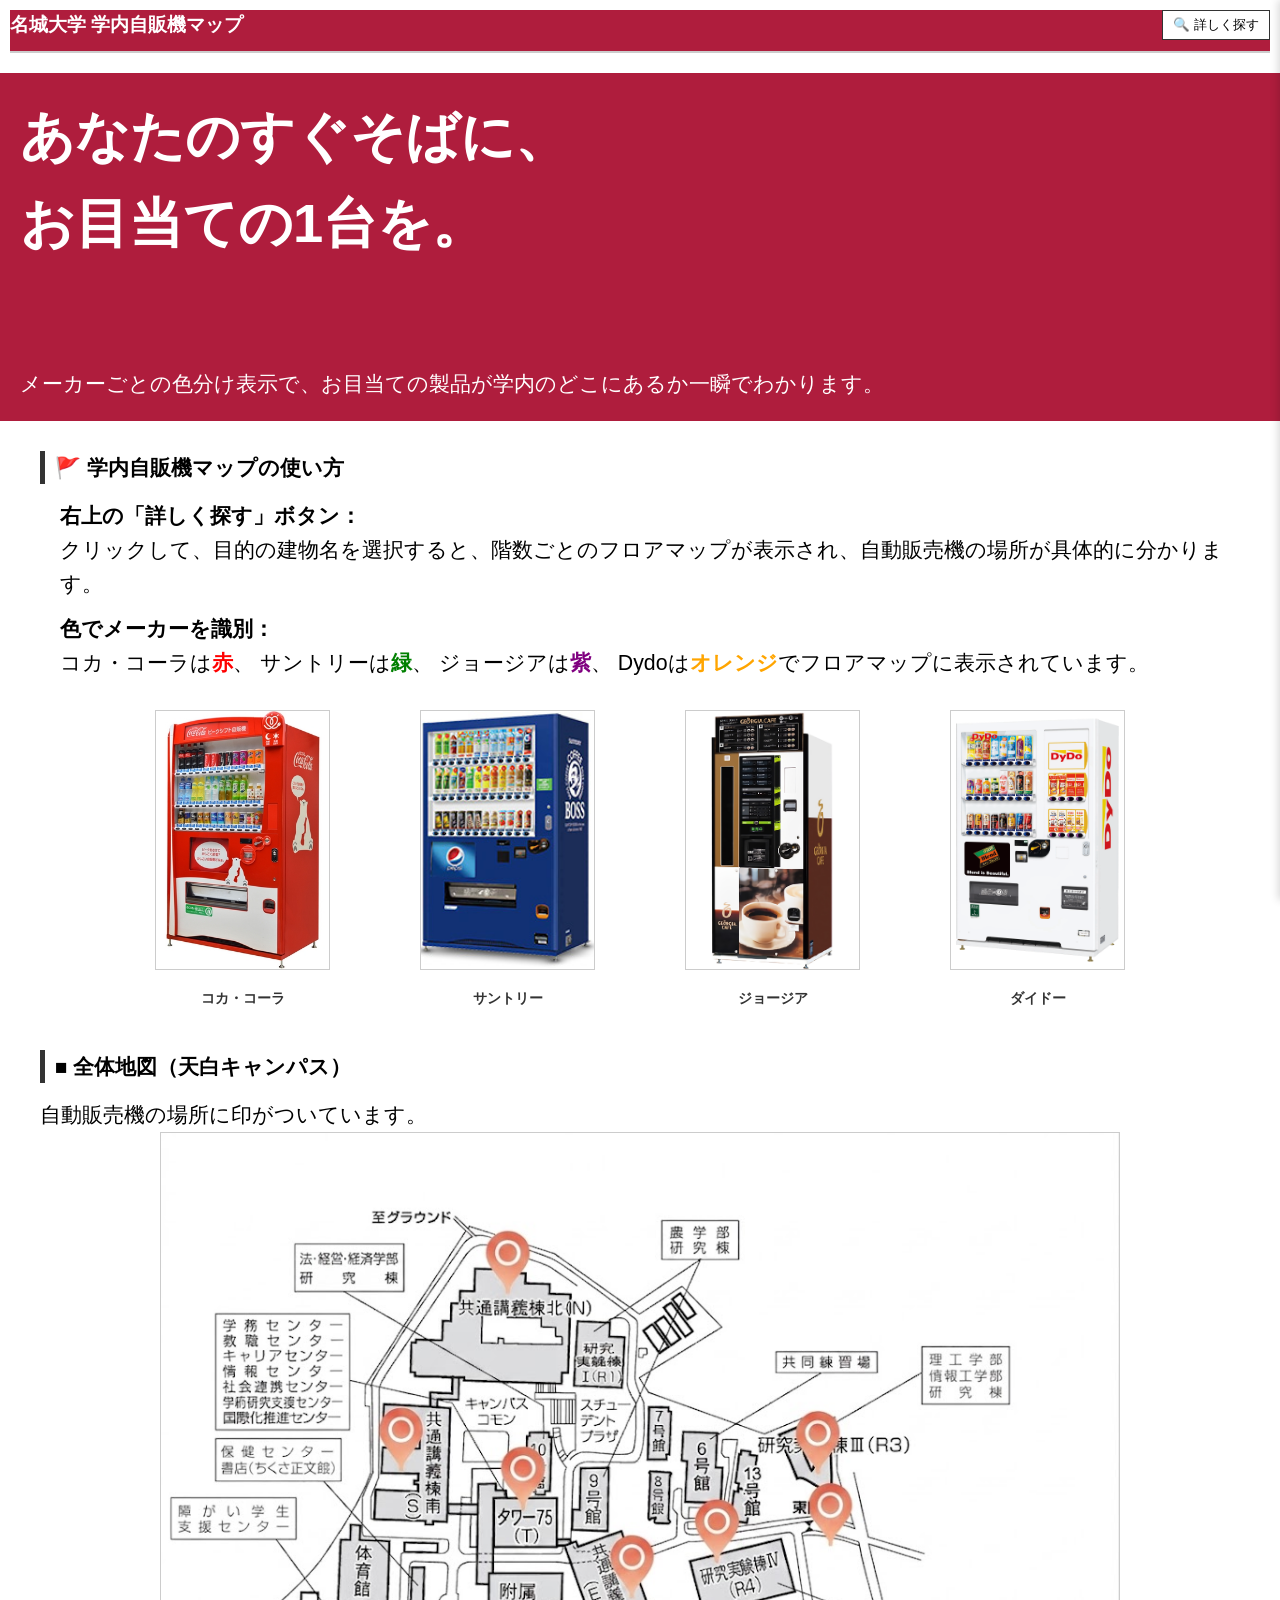
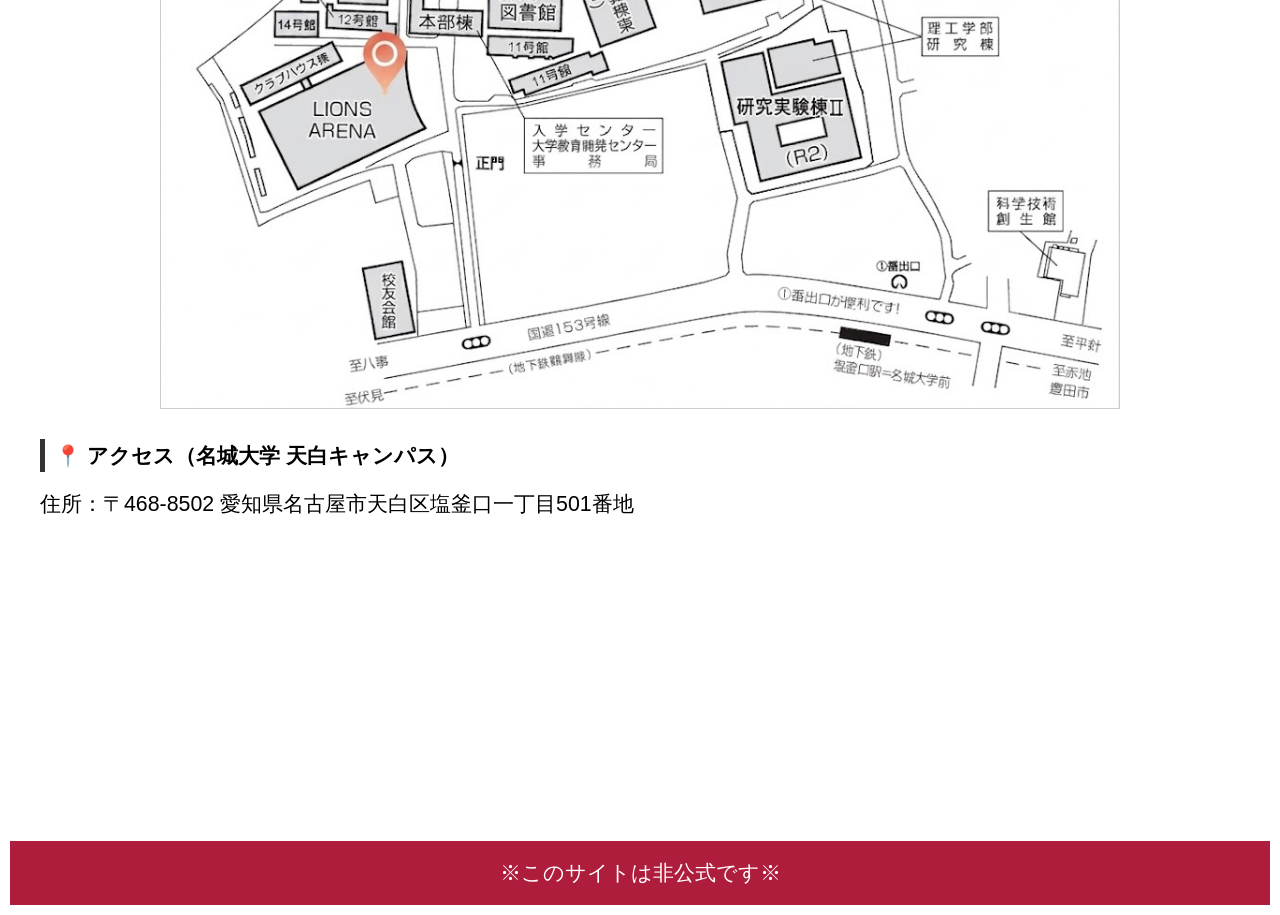
==== commit 710545f2: "css/html修正 修正およびモバイル端末版追加" ====
--- a/index.html
+++ b/index.html
@@ -26,7 +26,7 @@
     <!-- ドロワーメニュー（「詳しく探す」をクリックした時に開く） -->
     <nav id="drawer-menu" class="drawer-menu">
       <div class="building-list">
-        <ul  class="building-link-list">
+        <ul class="building-link-list">
           <li><a href="Tower.html">① タワー75</a></li>
           <li><a href="BuildingN.html">② 共通講義棟北 (N)</a></li>
           <li><a href="BuildingS.html">③ 共通講義棟南 (S)</a></li>
@@ -106,6 +106,15 @@
         ></iframe>
       </section>
     </main>
+    
+    <!--フッターエリア-->
+    <footer class="footer">
+      <a class="footer-area">
+        <p class="footer-text">
+          ※このサイトは非公式です※
+        </p>
+      </a>
+    </footer>
 
       <!-- 外部JSファイルを読み込む -->
     <script src="toggle-menu.js"></script>
--- a/css/index.css
+++ b/css/index.css
@@ -222,3 +222,63 @@
 .overlay.is-open {
   display: block;
 }
+/*フッター*/
+.footer{
+  color: #ffffff;
+  background-color: #af1d3d;
+  padding-top: 15px;
+  padding-bottom: 15px;
+  display: flex;
+  flex-direction: column;
+  align-items: center;
+}
+
+/*モバイル端末用，主にサイズ調整*/
+@media(max-width: 800px){
+  /*ページ全体*/
+  body {
+    font-size: 14px;
+    padding: 5px;
+  }
+  /*名城大学 学内自販機マップ*/
+  .site-title{
+    font-size: 1rem;
+  }
+  /*詳しく探すボタン*/
+  .menu-btn{
+    padding: 8px;
+  }
+
+  /* メインコンテンツ */
+  .main {
+      padding: 0 15px;
+  }
+
+  /* ヒーローエリア */
+  .hero-title {
+      font-size: 1.8rem;
+      margin-bottom: 20px;
+  }
+  /*自販機並べ方，モバイル端末では二列で表示*/
+  .vending-image-wrapper {
+      width: 45%;
+      min-width: auto;
+  }
+  /*自販機画像サイズ*/
+  .vending-img {
+      width: 120%;
+      height: 250px;
+  }
+
+  /* 全体地図エリア */
+  .totalmap img {
+      width: 100%;
+  }
+
+  /* アクセスエリア */
+  .access-section iframe {
+      width: 100%;
+      height: 300px;
+      margin-top: 10px;
+  }
+}
